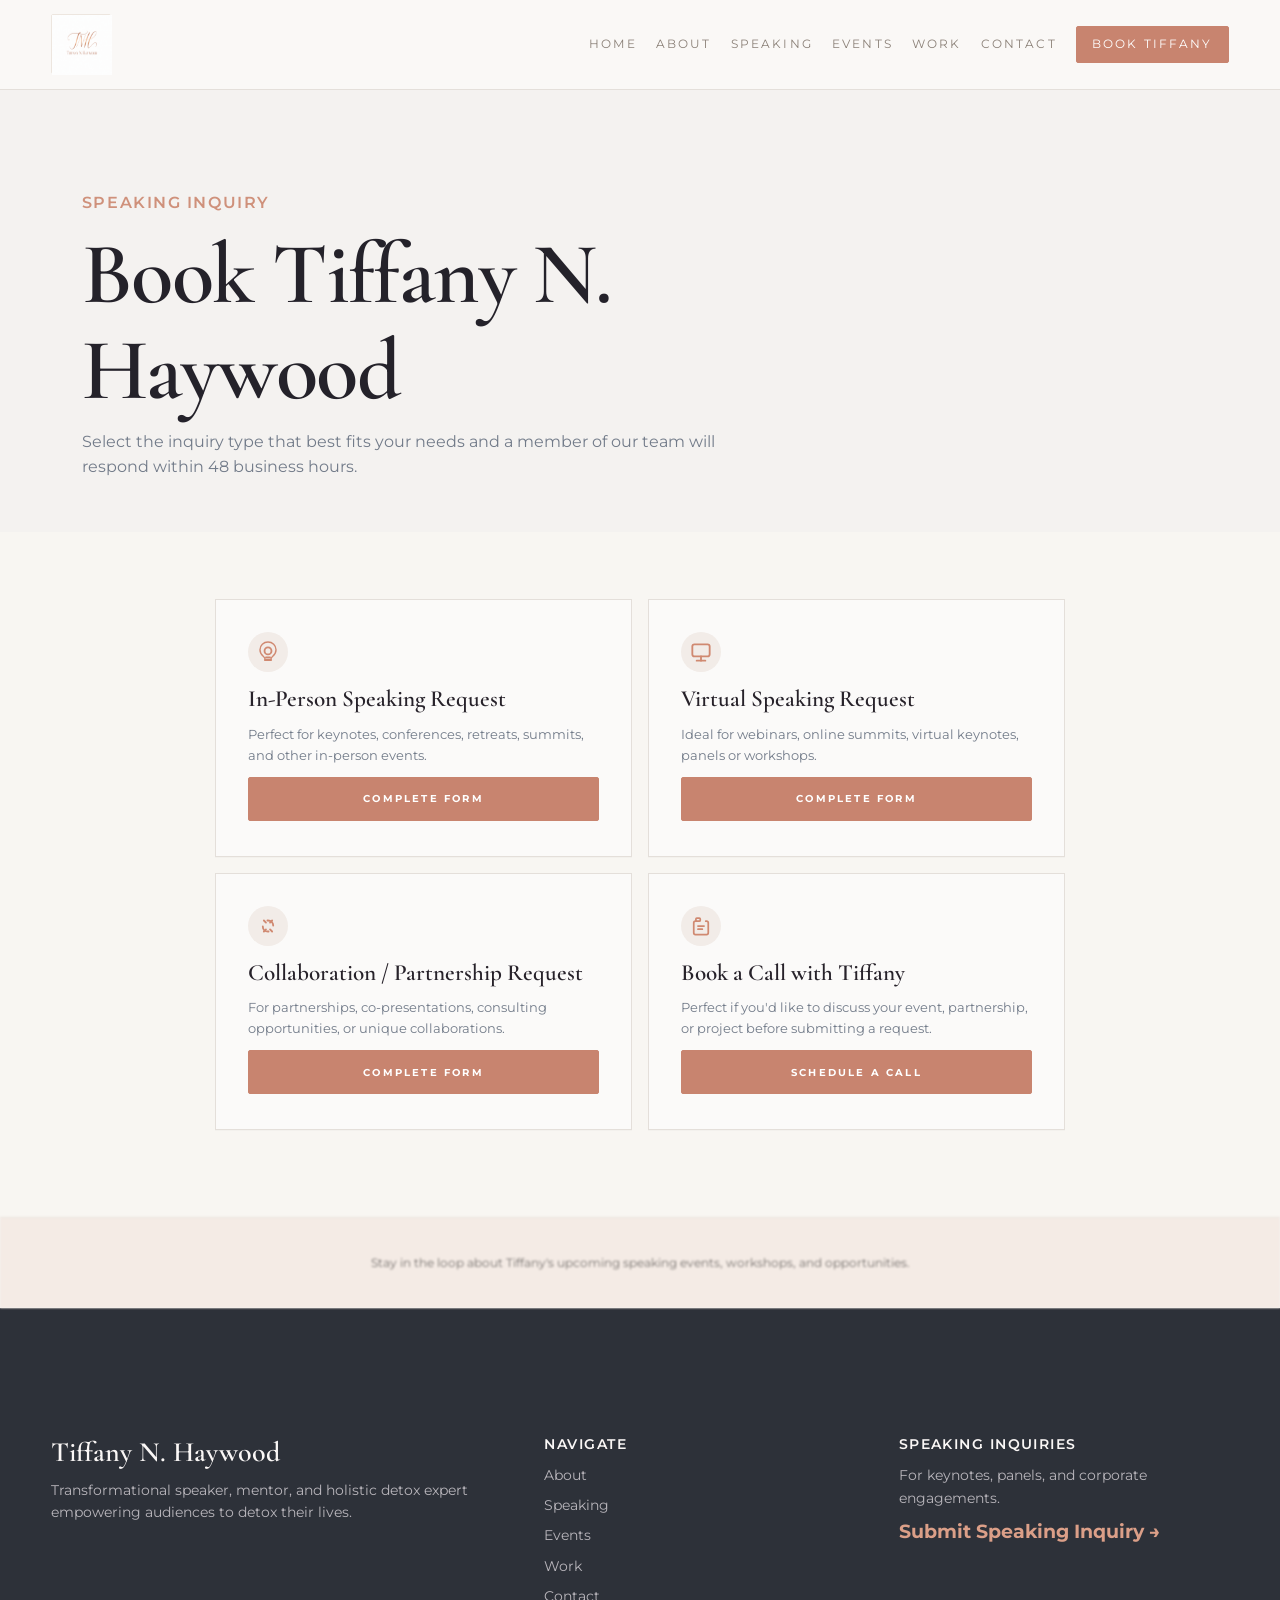
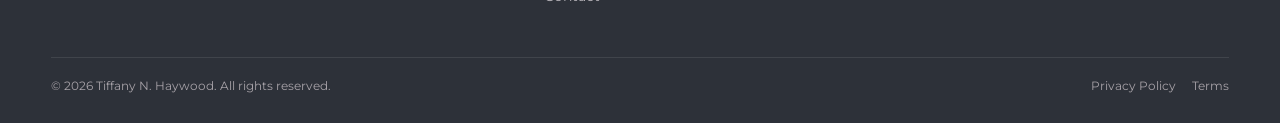
==== book/index.html @ 8c1f8db0 "[FEAT]: Add Booking and Forms" ====
<!DOCTYPE html>
<html lang="en">
<head>
	<meta charset="UTF-8" />
	<meta name="viewport" content="width=device-width, initial-scale=1.0" />
	<title>Book Tiffany N. Haywood</title>
	<link rel="preconnect" href="https://fonts.googleapis.com" />
	<link rel="preconnect" href="https://fonts.gstatic.com" crossorigin />
	<link href="https://fonts.googleapis.com/css2?family=Cormorant+Garamond:ital,wght@0,400;0,500;0,600;0,700;1,500;1,600&family=Montserrat:wght@300;400;500;600;700&display=swap" rel="stylesheet" />

	<!-- Reuse the global/Home visual system for header + footer -->
	<link rel="stylesheet" href="../home/styles.css" />
	<link rel="stylesheet" href="./style.css" />
</head>

<body class="home-page book-page">
	<header class="site-header home-header">
		<div class="container header-inner home-header-inner">
			<a class="brand-mark" href="../home/index.html" aria-label="Tiffany Haywood home">
				<span><img src="../assets/pictures/logo.png" alt="Tiffany N. Haywood" width="60" height="60" /></span>
			</a>
			<nav class="site-nav home-nav" aria-label="Main navigation">
				<a href="../home/index.html">Home</a>
				<a href="../about/index.html">About</a>
				<a href="../speak/index.html">Speaking</a>
				<a href="../events/index.html">Events</a>
				<a href="../work/index.html">Work</a>
				<a href="../contact/index.html">Contact</a>
				<a class="book-btn" href="../book/index.html">Book Tiffany</a>
			</nav>
		</div>
	</header>

	<main class="book-main">
		<section class="book-hero" aria-label="Speaking inquiry hero">
			<div class="container book-hero__inner">
				<p class="book-hero__eyebrow">SPEAKING INQUIRY</p>
				<h1 class="book-hero__title">Book Tiffany N.<br />Haywood</h1>
				<p class="book-hero__subtitle">
					Select the inquiry type that best fits your needs and a member of
					our team will respond within 48 business hours.
				</p>
			</div>
		</section>

		<section class="book-options" aria-label="Inquiry type selection">
			<div class="container book-grid">
				<article class="book-card" data-animate>
					<div class="book-card__icon" aria-hidden="true">
						<svg viewBox="0 0 24 24" width="22" height="22" fill="none" xmlns="http://www.w3.org/2000/svg">
							<path d="M12 14.2c1.75 0 3.2-1.45 3.2-3.2S13.75 7.8 12 7.8 8.8 9.25 8.8 11s1.45 3.2 3.2 3.2Z" stroke="currentColor" stroke-width="1.7"/>
							<path d="M9.1 19.4h5.8" stroke="currentColor" stroke-width="1.7" stroke-linecap="round"/>
							<path d="M10.1 16.9h3.8" stroke="currentColor" stroke-width="1.7" stroke-linecap="round"/>
							<path d="M12 2.8c-4.1 0-7.4 3.18-7.4 7.1 0 2.6 1.3 4.6 3 6.1.9.8 1.6 1.7 1.9 2.9h5c.3-1.2 1-2.1 1.9-2.9 1.7-1.5 3-3.5 3-6.1 0-3.92-3.3-7.1-7.4-7.1Z" stroke="currentColor" stroke-width="1.3" stroke-linejoin="round"/>
						</svg>
					</div>
					<h2 class="book-card__title">In-Person Speaking Request</h2>
					<p class="book-card__copy">Perfect for keynotes, conferences, retreats, summits, and other in-person events.</p>
					<a class="book-card__btn" href="../contact/index.html">Complete Form</a>
				</article>

				<article class="book-card" data-animate>
					<div class="book-card__icon" aria-hidden="true">
						<svg viewBox="0 0 24 24" width="22" height="22" fill="none" xmlns="http://www.w3.org/2000/svg">
							<rect x="4" y="5" width="16" height="11" rx="2" stroke="currentColor" stroke-width="1.7"/>
							<path d="M8 20h8" stroke="currentColor" stroke-width="1.7" stroke-linecap="round"/>
							<path d="M12 16v4" stroke="currentColor" stroke-width="1.7" stroke-linecap="round"/>
						</svg>
					</div>
					<h2 class="book-card__title">Virtual Speaking Request</h2>
					<p class="book-card__copy">Ideal for webinars, online summits, virtual keynotes, panels or workshops.</p>
					<a class="book-card__btn" href="../contact/index.html">Complete Form</a>
				</article>

				<article class="book-card" data-animate>
					<div class="book-card__icon" aria-hidden="true">
						<svg viewBox="0 0 24 24" width="22" height="22" fill="none" xmlns="http://www.w3.org/2000/svg">
							<path d="M7.2 12.4c0 2.6 2.1 4.7 4.8 4.7h.5" stroke="currentColor" stroke-width="1.7" stroke-linecap="round"/>
							<path d="M16.8 11.6c0-2.6-2.1-4.7-4.8-4.7h-.5" stroke="currentColor" stroke-width="1.7" stroke-linecap="round"/>
							<path d="M10.1 8.8 8.2 6.9" stroke="currentColor" stroke-width="1.7" stroke-linecap="round"/>
							<path d="M15.8 17.1l-1.9-1.9" stroke="currentColor" stroke-width="1.7" stroke-linecap="round"/>
							<path d="M15.8 6.9l-1.9 1.9" stroke="currentColor" stroke-width="1.7" stroke-linecap="round"/>
							<path d="M8.2 17.1l1.9-1.9" stroke="currentColor" stroke-width="1.7" stroke-linecap="round"/>
						</svg>
					</div>
					<h2 class="book-card__title">Collaboration / Partnership Request</h2>
					<p class="book-card__copy">For partnerships, co-presentations, consulting opportunities, or unique collaborations.</p>
					<a class="book-card__btn" href="../contact/index.html">Complete Form</a>
				</article>

				<article class="book-card" data-animate>
					<div class="book-card__icon" aria-hidden="true">
						<svg viewBox="0 0 24 24" width="22" height="22" fill="none" xmlns="http://www.w3.org/2000/svg">
							<path d="M8.2 4.7h2.2c.5 0 .9.4.9.9v1c0 .5-.4.9-.9.9H8.2c-.5 0-.9-.4-.9-.9v-1c0-.5.4-.9.9-.9Z" stroke="currentColor" stroke-width="1.6"/>
							<path d="M7.6 7.5h-.7c-.9 0-1.6.7-1.6 1.6v9.2c0 .9.7 1.6 1.6 1.6h10.2c.9 0 1.6-.7 1.6-1.6V9.1c0-.9-.7-1.6-1.6-1.6h-.7" stroke="currentColor" stroke-width="1.6" stroke-linecap="round"/>
							<path d="M9.2 12.1h5.6" stroke="currentColor" stroke-width="1.6" stroke-linecap="round"/>
							<path d="M9.2 14.9h4" stroke="currentColor" stroke-width="1.6" stroke-linecap="round"/>
						</svg>
					</div>
					<h2 class="book-card__title">Book a Call with Tiffany</h2>
					<p class="book-card__copy">Perfect if you'd like to discuss your event, partnership, or project before submitting a request.</p>
					<a class="book-card__btn" href="../contact/index.html" data-variant="outline">Schedule a Call</a>
				</article>
			</div>
		</section>

		<section class="book-note" aria-label="Stay in the loop">
			<div class="container book-note__inner">
				<p>Stay in the loop about Tiffany's upcoming speaking events, workshops, and opportunities.</p>
			</div>
		</section>
	</main>

	<footer class="site-footer home-footer">
		<div class="container footer-top">
			<div>
				<h3>Tiffany N. Haywood</h3>
				<p>Transformational speaker, mentor, and holistic detox expert empowering audiences to detox their lives.</p>
			</div>
			<div>
				<h4>Navigate</h4>
				<a href="../about/index.html">About</a>
				<a href="../speak/index.html">Speaking</a>
				<a href="../events/index.html">Events</a>
				<a href="../work/index.html">Work</a>
				<a href="../contact/index.html">Contact</a>
			</div>
			<div>
				<h4>Speaking Inquiries</h4>
				<p>For keynotes, panels, and corporate engagements.</p>
				<a class="footer-link" id="link-to-speak" href="../book/index.html">Submit Speaking Inquiry &rarr;</a>
			</div>
		</div>
		<div class="container footer-bottom">
			<p>&copy; <span id="year"></span> Tiffany N. Haywood. All rights reserved.</p>
			<div>
				<a href="#">Privacy Policy</a>
				<a href="#">Terms</a>
			</div>
		</div>
	</footer>

	<script src="../assets/js/main.js"></script>
</body>
</html>
---- home/styles.css ----
:root {
  --bg: #f5f7fb;
  --surface: #ffffff;
  --text: #1f2937;
  --muted: #64748b;
  --primary: #0f766e;
  --primary-strong: #115e59;
  --border: #dbe4ee;
}

* {
  box-sizing: border-box;
  margin: 0;
  padding: 0;
}

body {
  margin: 0;
  font-family: "Segoe UI", Tahoma, Geneva, Verdana, sans-serif;
  background: linear-gradient(180deg, #eef6ff 0%, var(--bg) 35%, #f8fafc 100%);
  color: var(--text);
  min-height: 100vh;
}

.container {
  width: min(1000px, 92%);
  margin: 0 auto;
}

.site-header {
  background: #F7F5F2;
  border-bottom: 1px solid var(--border);
  position: sticky;
  top: 0;
  backdrop-filter: blur(4px);
  z-index: 99;
}

.header-inner {
  display: flex;
  align-items: center;
  justify-content: space-between;
  padding: 0.9rem 0;
}

.brand {
  margin: 0;
  font-size: 1.5rem;
  color: var(--primary-strong);
}

.site-nav {
  display: flex;
  gap: 10rem;
}

.site-nav a {
  text-decoration: none;
  color: var(--text);
  padding: 0.45rem 0.8rem;
  border-radius: 0.5rem;
  transition: 0.2s ease;
}

.site-nav a:hover,
.site-nav a.active {
  background: var(--primary);
  color: #fff;
}

.main-content {
  padding: 2.4rem 0 3rem;
}

.hero,
.card {
  background: var(--surface);
  border: 1px solid var(--border);
  border-radius: 1rem;
  padding: 1.3rem;
  box-shadow: 0 8px 24px rgba(15, 23, 42, 0.06);
}

.grid {
  display: grid;
  grid-template-columns: repeat(auto-fit, minmax(220px, 1fr));
  gap: 1rem;
  margin-top: 1rem;
}

h2 {
  margin-top: 0;
}

.muted {
  color: var(--muted);
}

.btn {
  display: inline-block;
  margin-top: 0.8rem;
  background: var(--primary);
  color: #fff;
  border: 0;
  padding: 0.65rem 1rem;
  border-radius: 0.6rem;
  cursor: pointer;
  text-decoration: none;
}

.btn:hover {
  background: var(--primary-strong);
}

.form-row {
  display: grid;
  gap: 0.35rem;
  margin-bottom: 0.9rem;
}

label {
  font-weight: 600;
}

input,
textarea {
  width: 100%;
  border: 1px solid var(--border);
  border-radius: 0.5rem;
  padding: 0.6rem 0.7rem;
  font: inherit;
}

textarea {
  resize: vertical;
  min-height: 120px;
}

.site-footer {
  border-top: 1px solid var(--border);
  background: #fff;
}

.footer-inner {
  padding: 1rem 0;
  color: var(--muted);
  font-size: 0.95rem;
  text-align: center;
}

.landing {
  display: grid;
  place-items: center;
}

.landing-wrap {
  background: var(--surface);
  border: 1px solid var(--border);
  border-radius: 1rem;
  padding: 1.3rem;
  text-align: center;
}

@media (prefers-reduced-motion: no-preference) {
  .reveal-from-bottom {
    opacity: 0;
    transform: translate3d(0, 28px, 0);
    filter: blur(1px);
    transition: opacity 520ms ease, transform 520ms cubic-bezier(0.2, 0.68, 0.2, 1), filter 520ms ease;
    transition-delay: var(--reveal-delay, 0ms);
    will-change: opacity, transform;
  }

  .reveal-from-bottom.in-view {
    opacity: 1;
    transform: translate3d(0, 0, 0);
    filter: blur(0);
  }
}

@media (prefers-reduced-motion: reduce) {
  .reveal-from-bottom,
  .reveal-from-bottom.in-view {
    opacity: 1;
    transform: none;
    filter: none;
    transition: none;
  }
}

@media (max-width: 760px) {
  .header-inner {
    flex-direction: column;
    align-items: flex-start;
    gap: 0.7rem;
  }

  .site-nav {
    flex-wrap: wrap;
  }
}

/* Home page visual system */
.home-page {
  --home-bg: #f4f2f0;
  --home-paper: #f8f7f5;
  --home-panel: #ffffff;
  --home-ink: #201d24;
  --home-muted: #6a6464;
  --home-accent: #d79b85;
  --home-accent-strong: #c8846f;
  --home-deep: #262d3c;
  --home-line: #e8e1db;
  margin: 0;
  background: var(--home-bg);
  color: var(--home-ink);
  font-family: "Montserrat", "Segoe UI", sans-serif;
  line-height: 1.55;
}

.home-page .container {
  width: min(1120px, 92%);
}

.home-page .site-header {
  position: sticky;
  top: 0;
  z-index: 20;
  border-bottom: 1px solid #e4dfda;
  background: rgba(250, 248, 246, 0.96);
  backdrop-filter: blur(8px);
}

.home-header-inner {
  min-height: 78px;
  gap: 1.5rem;
}

.brand-mark {
  width: 60px;
  height: 60px;
  border: 1px solid #ede6df;
  border-radius: 2px;
  display: grid;
  place-items: center;
  color: var(--home-accent-strong);
  text-decoration: none;
  letter-spacing: 0.18em;
  font-size: 0.8rem;
}

.home-nav {
  gap: 1.2rem;
  align-items: center;
}

.home-nav a {
  font-size: 0.74rem;
  text-transform: uppercase;
  letter-spacing: 0.18em;
  color: #8b8178;
  padding: 0;
  border-radius: 0;
  text-decoration: none;
  background: none;
}

.home-nav a:hover,
.home-nav a.active {
  background: none;
  color: #3d3430;
}

.home-nav .book-btn {
  padding: 0.52rem 0.95rem;
  border: 1px solid var(--home-accent-strong);
  color: #fff;
  background: var(--home-accent-strong);
  border-radius: 2px;
  transition: 0.25s ease;
}

.home-nav .book-btn:hover,
.home-nav .book-btn.active {
  color: var(--home-accent-strong);
  background: transparent;
}

.home-hero {
  position: relative;
  min-height: 590px;
  display: grid;
  place-items: center;
  text-align: center;
  color: #f4ece8;
  background-image: linear-gradient(rgba(19, 19, 26, 0.6), rgba(19, 19, 26, 0.58)), url("/assets/pictures/hero.png");
  background-size: cover;
  background-position: center;
  overflow: hidden;
}

.hero-overlay {
  position: absolute;
  inset: 0;
  background: radial-gradient(circle at 50% 38%, rgba(255, 226, 210, 0.2), transparent 55%);
}

.hero-content {
  position: relative;
  z-index: 1;
  max-width: 760px;
}

.hero-kicker {
  margin: 0;
  color: #d6b5a3 !important;
  text-transform: uppercase;
  letter-spacing: 0.19em;
  font-size: 0.72rem;
  font-weight: 600;
}

.home-page h1,
.home-page h2,
.home-page h3,
.home-page h4 {
  font-family: "Cormorant Garamond", Georgia, serif;
  line-height: 1.1;
  margin: 0;
  font-weight: 600;
}

.hero-content h1 {
  margin-top: 1.05rem;
  font-size: clamp(3.5rem, 7vw, 6.05rem);
  letter-spacing: -0.01em;
  line-height: 0.95;
  color: #ebe3db;
  font-weight: 600;
}

.hero-copy {
  margin: 1.45rem auto 0;
  max-width: 760px;
  color: #ebe3db !important;
  font-size: clamp(1.12rem, 1.35vw, 2rem) !important;
  line-height: 1.35;
  font-weight: 400;
}

.hero-script,
.script-line {
  margin: 1rem 0 0;
  color: #d6b5a3 !important;
  font-family: "Cormorant Garamond", Georgia, serif;
  font-size: clamp(3.5rem, 4.1vw, 3.8rem);
  font-weight: 500;
  line-height: 1;
  font-style: italic;
}

.hero-sub {
  margin: 0.36rem 0 0;
  color: #d6b5a3 !important;
  font-size: clamp(1rem, 1.22vw, 1.55rem);
  font-weight: 400;
}

.hero-cta {
  display: inline-block;
  margin-top: 1.5rem;
  padding: 1.25rem 2rem;
  background: var(--home-accent-strong);
  border: 1px solid var(--home-accent-strong);
  color: #fff;
  text-transform: uppercase;
  letter-spacing: 0.16em;
  font-size: 0.84rem;
  font-weight: 700;
  text-decoration: none;
  transition: 0.25s ease;
}

.hero-cta:hover {
  background: transparent;
  color: #fff;
}

.impact-strip {
  background: var(--home-deep);
  color: #fff;
  padding: 2.5rem 0;
}

.impact-grid {
  display: grid;
  grid-template-columns: repeat(3, max-content);
  justify-content: center;
  column-gap: 6rem;
  text-align: center;
}

.impact-grid strong {
  display: block;
  font-family: "Cormorant Garamond", Georgia, serif;
  color: #d9a088;
  font-size: 2.5rem;
  line-height: 1;
}

.impact-grid span {
  font-size: 0.62rem;
  text-transform: uppercase;
  letter-spacing: 0.2em;
  color: #d2d6df;
}

.section {
  padding: 5.2rem 0;
}

.pale {
  background: #f2efec;
}

.home-page h2 {
  font-size: clamp(2.2rem, 3.3vw, 3.35rem);
  margin-bottom: 0.7rem;
  color: #27222a;
  line-height: 1.08;
}

.home-page p {
  margin: 0.72rem 0;
  color: #727b89;
  font-size: 0.97rem;
  line-height: 1.58;
}

.intro-block {
  background: #f8f6f3;
}

.intro-grid {
  display: grid;
  grid-template-columns: 1.1fr 0.9fr;
  gap: 3.3rem;
  align-items: start;
}

.intro-grid h2 {
  position: relative;
  max-width: 580px;
  margin-bottom: 1.85rem;
  padding-bottom: 1.35rem;
  font-size: clamp(2.5rem, 4vw, 4rem);
  line-height: 0.98;
  letter-spacing: -0.012em;
  color: #242732;
}

.intro-grid h2::after {
  content: "";
  position: absolute;
  left: 0;
  bottom: 0;
  width: 64px;
  height: 2px;
  background: #d78f79;
}

.intro-grid p {
  max-width: 610px;
  font-size: 1.03rem;
  line-height: 1.42;
  color: #6f7787;
}

.intro-grid > div > p:first-of-type {
  margin-top: 0;
  font-size: 1.09rem;
  line-height: 1.44;
  color: #768091;
  max-width: 600px;
}

.text-btn {
  margin-top: 1.35rem;
  display: inline-block;
  border: 1px solid #cbc3bb;
  color: #584f4c;
  text-transform: uppercase;
  letter-spacing: 0.18em;
  padding: 0.82rem 1.85rem;
  font-size: 0.82rem;
  font-weight: 600;
  text-decoration: none;
}

.text-btn:hover {
  border-color: var(--home-accent-strong);
  color: var(--home-accent-strong);
}

.mini-metrics {
  background: #2a3040;
  color: #edf0f6;
  display: grid;
  grid-template-columns: repeat(3, minmax(0, 1fr));
  text-align: center;
  min-height: 74px;
  margin-top: 5.2rem;
  border-radius: 4px;
}

.mini-metrics div {
  padding: 0.95rem 0.45rem 0.75rem;
  border-right: 1px solid rgba(255, 255, 255, 0.08);
}

.mini-metrics div:last-child {
  border-right: 0;
}

.mini-metrics strong {
  display: block;
  color: #d89e87;
  font-size: 1.28rem;
  font-family: "Cormorant Garamond", Georgia, serif;
  line-height: 1;
}

.mini-metrics span {
  margin-top: 0.22rem;
  display: block;
  font-size: 0.49rem;
  text-transform: uppercase;
  letter-spacing: 0.22em;
  color: #d5d8df;
}

.text-column {
  max-width: 805px;
}

#work {
  background: #f2efec;
  padding: 5.1rem 0 5rem;
}

#work .text-column {
  max-width: 1020px;
}

#work .section-label {
  margin: 0 0 0.85rem;
  color: #d39b84;
  letter-spacing: 0.28em;
  font-size: 1rem;
  font-weight: 600;
}

#work h2 {
  font-size: clamp(2.5rem, 4vw, 4.5rem);
  line-height: 0.98;
  letter-spacing: -0.012em;
  margin: 0 0 1.55rem;
  color: #232734;
}

#work p:not(.section-label):not(.script-line) {
  max-width: 980px;
  margin: 0 0 1.35rem;
  color: #727d8b;
  font-size: 1.16rem;
  line-height: 1.45;
  letter-spacing: 0.002em;
}

#work .script-line {
  margin: 0.2rem 0 1.5rem;
  color: #d29b85;
  font-size: clamp(2rem, 2.5vw, 2.5rem);
  line-height: 1.03;
  font-weight: 500;
  font-style: italic;
}

.section-label {
  margin: 0 0 0.62rem;
  color: #cf9580 !important;
  text-transform: uppercase;
  letter-spacing: 0.1em;
  font-size: 0.57rem;
  font-weight: 500;
}

.script-line {
  font-size: 2.35rem;
  color: #cf9580;
}

.narrow {
  max-width: 780px;
}

.text-center {
  text-align: center;
}

.card-grid {
  margin-top: 2.1rem;
  display: grid;
  gap: 1.25rem;
}

.three-up {
  grid-template-columns: repeat(3, minmax(0, 1fr));
}

.method-section {
  background: #f7f5f3;
  padding: 5.3rem 0 5.6rem;
}

.method-section .narrow {
  max-width: 920px;
}

.method-section .section-label {
  margin-bottom: 0.7rem;
  color: #d29a84 !important;
  font-size: 0.62rem;
  letter-spacing: 0.32em;
}

.method-section h2 {
  font-size: clamp(3rem, 4.2vw, 5rem);
  line-height: 1;
  letter-spacing: -0.01em;
  margin-bottom: 1rem;
}

.method-section .narrow p {
  max-width: 860px;
  margin-left: auto;
  margin-right: auto;
  color: #727d8b;
  font-size: 1.05rem;
  line-height: 1.45;
}

.method-section .card-grid {
  margin-top: 2.5rem;
  gap: 1.5rem;
}

.method-section .feature-card {
  min-height: 290px;
  border: 1px solid #e0d9d3;
  background: #fbf9f8;
  padding: 2rem 1.55rem 1.6rem;
  display: flex;
  align-items: center;
  text-align: center;
  flex-direction: column;
}

.method-section .feature-icon {
  width: 56px;
  height: 56px;
  border-radius: 50%;
  background: #f1ece8;
  display: grid;
  place-items: center;
  color: #d08971;
  margin-bottom: 1.05rem;
}

.method-section .feature-icon svg {
  width: 32px;
  height: 32px;
}

.method-section .feature-card h3 {
  font-size: 2rem;
  margin-bottom: 1rem;
  color: #222836;
  line-height: 1;
}

.method-section .feature-card p {
  font-size: 0.88rem;
  line-height: 1.45;
  color: #72808f;
  max-width: 300px;
}

.feature-card,
.plain-card {
  border: 1px solid var(--home-line);
  background: #fcfbfa;
  padding: 1.8rem 1.6rem;
}

.feature-card h3,
.plain-card h3,
.process-grid h3 {
  font-size: 1.7rem;
  margin-bottom: 0.35rem;
  line-height: 1.06;
}

.feature-card p,
.plain-card p,
.process-grid p {
  font-size: 0.88rem;
  color: #747d8c;
  line-height: 1.52;
  margin: 0;
}

.process-wrap {
  max-width: 980px;
}

#events {
  background: #efece7;
  padding: 4.95rem 0 5.15rem;
}

#events .process-wrap {
  max-width: 1030px;
}

#events .section-label {
  margin: 0 0 0.85rem;
  color: #d39a84;
  font-size: 1rem;
  letter-spacing: 0.28em;
  font-weight: 600;
}

#events h2 {
  margin: 0 0 1rem;
  font-size: clamp(2.4rem, 3.7vw, 4.5rem);
  line-height: 0.99;
  letter-spacing: -0.01em;
  color: #242835;
}

#events .process-wrap > p:not(.section-label) {
  max-width: 940px;
  margin: 0;
  font-size: 1.08rem;
  line-height: 1.4;
  color: #778191;
}

.process-grid {
  margin-top: 1.85rem;
  display: grid;
  grid-template-columns: repeat(2, minmax(0, 1fr));
  gap: 1.45rem;
}

#events .process-grid {
  margin-top: 2.35rem;
  gap: 1.8rem 2.9rem;
}

.process-grid article {
  border-left: 2px solid #d6a08b;
  padding: 0.2rem 0 0.2rem 1rem;
}

#events .process-grid article {
  border-left: 2px solid #d39a84;
  padding: 0.1rem 0 0.15rem 1.35rem;
}

#events .process-grid h3 {
  margin-bottom: 0.52rem;
  font-size: 1.35rem;
  line-height: 1;
  font-weight: 500;
  color: #252a37;
}

#events .process-grid p {
  margin: 0;
  font-size: 0.95rem;
  line-height: 1.42;
  color: #748191;
  max-width: 470px;
}

.two-rows {
  grid-template-columns: repeat(3, minmax(0, 1fr));
}

#experience-section {
  background: var(--home-bg);
  padding: 5.1rem 0 5.25rem;
}

#experience-section .narrow {
  max-width: 980px;
}

#experience-section .section-label {
  margin-bottom: 1rem;
  color: #d29983 !important;
  font-size: 1rem;
  letter-spacing: 0.1em;
  font-weight: 600;
}

#experience-section h2 {
  margin-bottom: 0.95rem;
  font-size: clamp(2.5rem, 3.8vw, 4.5rem);
  line-height: 1;
  color: #242935;
  letter-spacing: -0.01em;
}

#experience-section .narrow p:not(.section-label) {
  color: #758090;
  font-size: 1rem;
  line-height: 1.42;
}

#experience {
  margin-top: 2.15rem;
  gap: 1.35rem;
}

#experience .plain-card {
  border: 1px solid #ddd6cf;
  background: #FBFAF9;
  padding: 1.25rem 1.5rem;
  min-height: 170px;
}

#experience .plain-card h3 {
  margin: 0 0 0.52rem;
  font-size: 1.25rem;
  line-height: 1.04;
  font-weight: 500;
  color: #222936;
}

#experience .plain-card p {
  margin: 0;
  font-size: 0.85rem;
  line-height: 1.45;
  color: #74808f;
}

.testimonials blockquote {
  background-color: #efece7;
  margin: 4rem auto 0;
  max-width: 760px;
  font-family: "Cormorant Garamond", Georgia, serif;
  font-size: clamp(1.25rem, 2.8vw, 2.25rem);
  font-style: italic;
  color: #5b535c;
  line-height: 1.2;
}

.quote-name {
  margin-top: 3rem !important;
  text-transform: uppercase;
  letter-spacing: 0.1em;
  font-size: 0.65rem;
  font-weight: 600;
  color: #cf917b !important;
}

.quote-role {
  margin-top: 0.2rem;
  font-size: 0.75rem;
  color: #786f6f;
}

.cta-band {
  background: #2D3139;
  color: #f1eef0;
  padding: 4.8rem 0 4.95rem;
  padding-top: 7rem;
}

.cta-band h2 {
  color: #dddada;
}

.cta-band p {
  color: #dddada;
  margin-top: 2rem;
  font-size: 1.05rem;
}

.home-footer {
  border-top: 1px solid rgba(255, 255, 255, 0.08);
  background: #2D3139;
  color: #d4d0d3;
}

.footer-top {
  padding: 8rem 0 2.6rem;
  display: grid;
  grid-template-columns: 1.3fr 0.9fr 0.95fr;
  gap: 2.6rem;
  border-bottom: 1px solid rgba(255, 255, 255, 0.09);
}

.footer-top h3,
.footer-top h4 {
  color: #faf7f6;
  margin-bottom: 0.7rem;
  font-size: 1.75rem;
}

.footer-top h4 {
  text-transform: uppercase;
  letter-spacing: 0.1em;
  font-size: 0.9rem;
  font-family: "Montserrat", "Segoe UI", sans-serif;
}

.footer-top p,
.footer-top a {
  margin: 0.35rem 0;
  display: block;
  color: #b8b5bb;
  text-decoration: none;
  font-size: 0.9rem;
  margin-bottom: 0.5rem;
}

.footer-top a:hover,
.footer-link {
  color: #db9f88 !important;
}

#link-to-speak{
  color: #db9f88 !important;
  font-size: larger !important;
  font-weight: bold;
}

.footer-bottom {
  padding: 1.2rem 0 1.65rem;
  display: flex;
  align-items: center;
  justify-content: space-between;
  gap: 1rem;
}

.footer-bottom p,
.footer-bottom a {
  margin: 0;
  color: #a7a2a8;
  font-size: 0.75rem;
  text-decoration: none;
}

.footer-bottom div {
  display: flex;
  gap: 1rem;
}

@media (max-width: 980px) {
  .home-header-inner {
    min-height: auto;
    padding: 0.7rem 0;
  }

  .home-nav {
    gap: 1rem;
  }

  .intro-grid,
  .three-up,
  .two-rows,
  .footer-top {
    grid-template-columns: 1fr 1fr;
  }

  .method-section .feature-card {
    min-height: 260px;
  }

  #experience .plain-card {
    min-height: 0;
  }

  .mini-metrics {
    grid-template-columns: 1fr;
    min-height: auto;
    margin-top: 0.5rem;
  }

  .mini-metrics div {
    border-right: 0;
    border-bottom: 1px solid rgba(255, 255, 255, 0.08);
  }

  .mini-metrics div:last-child {
    border-bottom: 0;
  }
}

@media (max-width: 760px) {
  .home-page .site-header {
    position: static;
  }

  .home-header-inner {
    align-items: center;
  }

  .home-nav {
    justify-content: center;
    flex-wrap: wrap;
    width: 100%;
  }

  .hero-content h1 {
    font-size: clamp(2.5rem, 11vw, 3.95rem);
    line-height: 1;
  }

  .impact-grid,
  .intro-grid,
  .three-up,
  .two-rows,
  .process-grid,
  .footer-top,
  .footer-bottom {
    grid-template-columns: 1fr;
    display: grid;
  }

  .footer-bottom {
    text-align: center;
  }

  .footer-bottom div {
    justify-content: center;
  }

  .section {
    padding: 4rem 0;
  }

  .method-section .feature-card {
    min-height: 0;
  }

  .intro-grid p {
    font-size: 1.06rem;
  }
}
---- book/style.css ----
:root {
	--book-bg: #f4f2f0;
	--book-paper: #f8f6f3;
	--book-card: #fbfaf9;
	--book-line: #e4dfda;
	--book-ink: #24222a;
	--book-muted: #788190;
	--book-accent: #cf917b;
	--book-accent-strong: #c8846f;
	--book-deep: #2d3139;
}

/* Page scaffolding */
.book-page {
	background: var(--book-bg);
}

.book-main {
	min-height: calc(100vh - 78px);
}

/* Hero */
.book-hero {
	background: var(--book-bg);
	padding: 5.6rem 0 2.6rem;
}

.book-hero__inner {
	max-width: 1280px;
}

.book-hero__eyebrow {
	margin: 0 0 1.3rem;
	color: var(--book-accent) !important;
	letter-spacing: 0.1em;
	text-transform: uppercase;
	font-size: 0.62rem;
	font-weight: 600;
}

.book-hero__title {
	margin: 0;
	font-size: clamp(4.4rem, 6.8vw, 6.6rem);
	color: var(--book-ink);
	line-height: 0.92;
	letter-spacing: -0.018em;
}

.book-hero__subtitle {
	margin: 1.8rem 0 0;
	color: #8b93a2;
	max-width: 640px;
	font-size: 1.05rem;
	line-height: 1.6;
}

/* More accurate left offset (inspiration has wider left gutter than other pages) */
.book-page .container {
	width: min(1240px, 92%);
}

.book-hero__inner {
	padding-left: clamp(0px, 2.4vw, 34px);
}

/* Cards grid */
.book-options {
	background: #F8F6F2;
	padding: 4.2rem 0 5.4rem;
}

.book-grid {
	width: min(850px, 75%) !important;
	margin: auto auto;
	display: grid;
	grid-template-columns: repeat(2, minmax(0, 1fr));
	gap: 1rem 1rem !important;
    place-items: center;

}

.book-card {
	background:#FBFAF9;
	border: 1px solid #e4dfda;
	box-shadow: 0 1px 0 rgba(0, 0, 0, 0.02);
	padding: 2rem 2rem 2.2rem;
	text-align: left;
    width: 100%;
}

.book-card__icon {
	width: 40px;
	height: 40px;
	margin: 0 0 0.95rem;
	border-radius: 999px;
	display: grid;
	place-items: center;
	background: #f2ece8;
	color: #d08971;
}

.book-card__icon svg {
	width: 26px;
	height: 26px;
}

.book-card__title {
	margin: 0.15rem 0 0.8rem;
	font-family: "Cormorant Garamond", Georgia, serif;
	font-size: 1.45rem !important;
	line-height: 1.12;
	font-weight: 500;
	color: #232734;
}

.book-card__copy {
	margin: 0 0 1.55rem;
	max-width: 360px;
	color: #7e8796;
	font-size: 0.82rem !important;
	line-height: 1.5;
}

.book-card__btn {
	display: inline-block;
	width: 100%;
	min-width: 0;
	padding: 0.82rem 0.5rem;
	border-radius: 2px;
	border: 1px solid var(--book-accent-strong);
	background: var(--book-accent-strong);
	color: #fff;
	text-decoration: none;
	text-transform: uppercase;
	letter-spacing: 0.22em;
	font-size: 0.62rem;
	font-weight: 700;
	transition: 0.25s ease;
	text-align: center;
}

.book-card__btn:hover {
	background: transparent;
	color: var(--book-accent-strong);
}

.book-card__btn[data-variant="outline"] {
	background: var(--book-accent-strong);
}

/* Note strip (above footer) */
.book-note {
	background: #F4EBE5;
	border-top: 1px solid rgba(0, 0, 0, 0.03);
	padding: 2.2rem 0;
}

.book-note__inner {
	text-align: center;
}

.book-note__inner p {
	margin: 0;
	color: #77726f;
	font-size: 0.78rem;
}

@media (max-width: 980px) {
	.book-hero {
		padding-top: 5rem;
	}

	.book-grid {
		grid-template-columns: 1fr;
		gap: 1.6rem;
	}

	.book-card {
		padding: 2rem 1.6rem 1.8rem;
	}
}

@media (max-width: 760px) {
	.book-hero {
		padding: 4.2rem 0 1.8rem;
	}

	.book-card__btn {
		width: 100%;
		min-width: 0;
	}
}
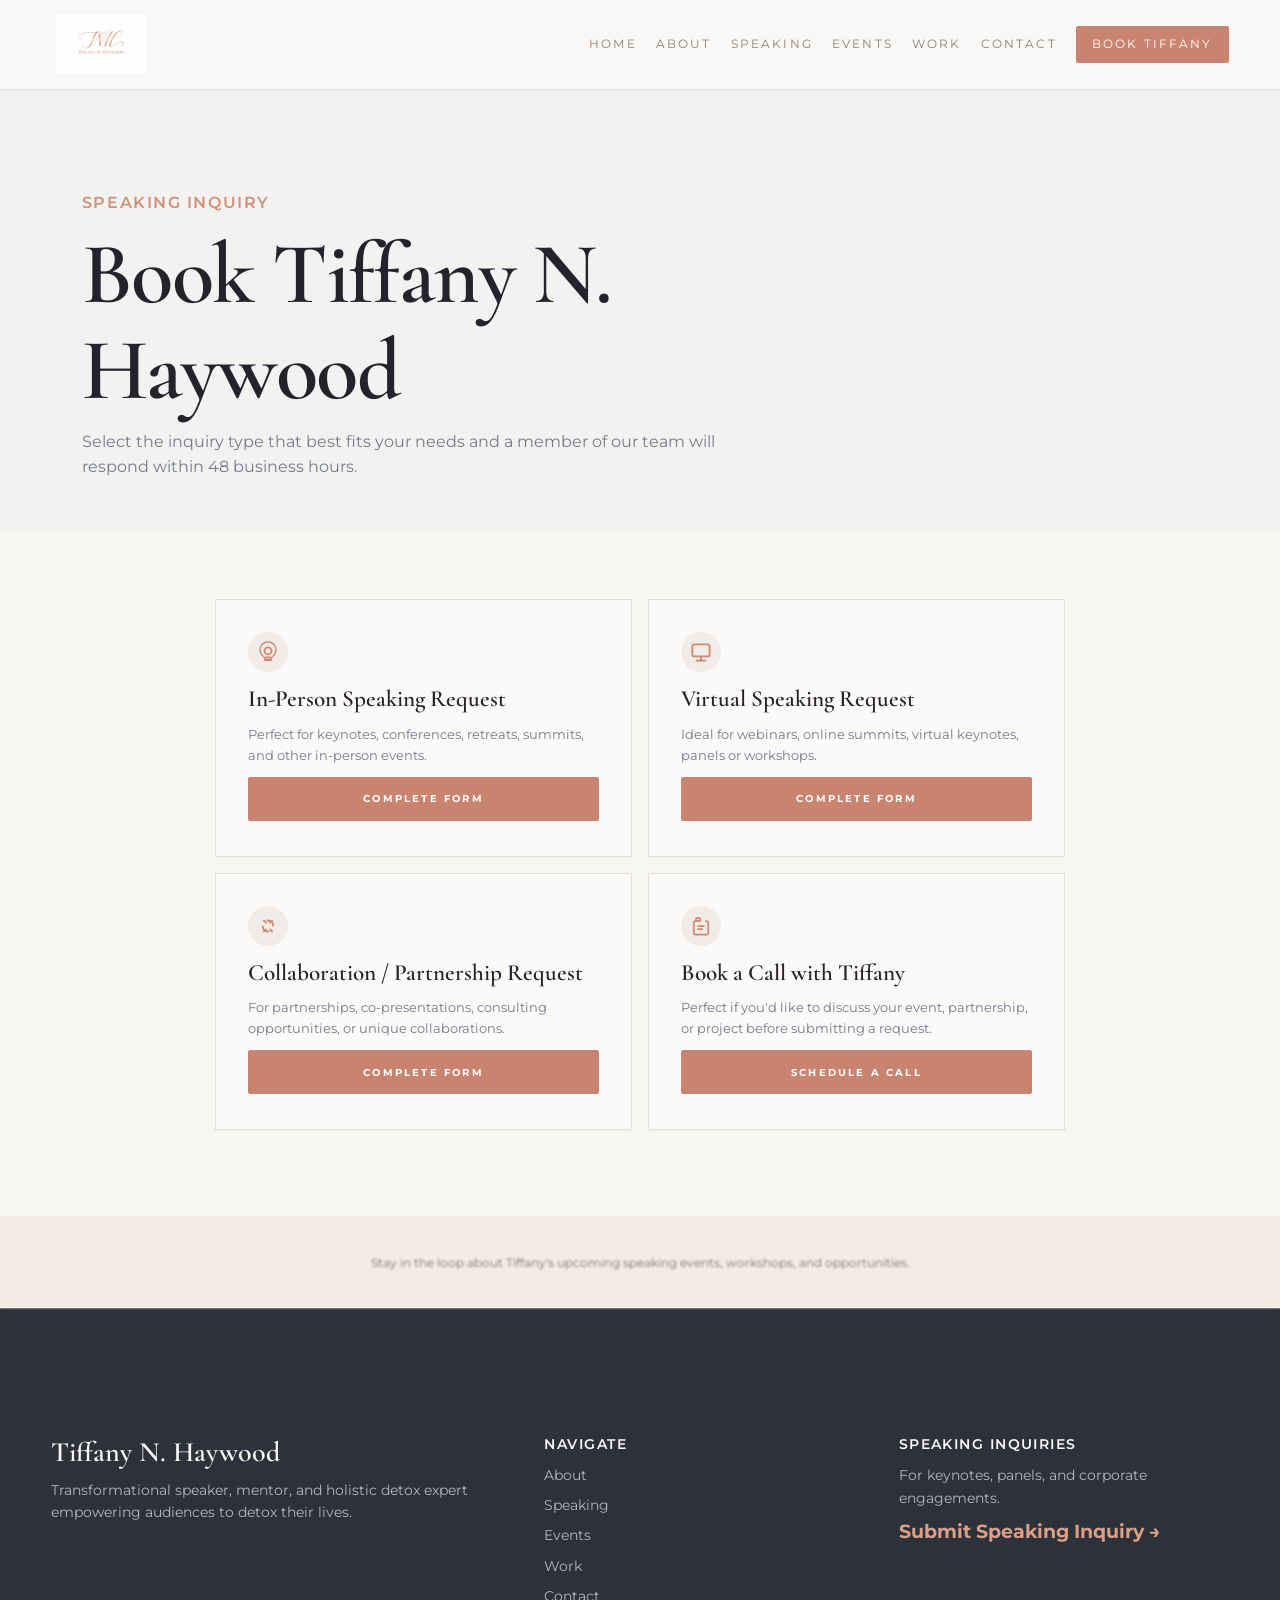
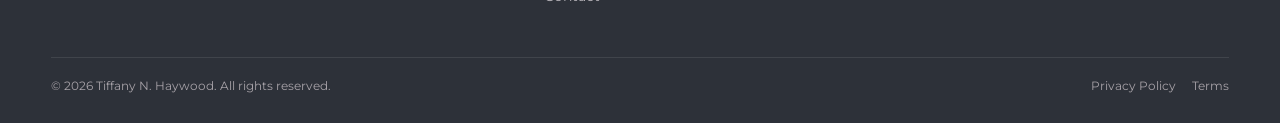
==== commit 093d6bd7: "[FIX]: Header Inconsistency issues, and Make Design Improvement in Events Page" ====
--- a/book/index.html
+++ b/book/index.html
@@ -19,6 +19,10 @@
 			<a class="brand-mark" href="../home/index.html" aria-label="Tiffany Haywood home">
 				<span><img src="../assets/pictures/logo.png" alt="Tiffany N. Haywood" width="60" height="60" /></span>
 			</a>
+			<button id="nav-toggle" class="nav-toggle" aria-label="Open menu" aria-expanded="false">
+				<span class="hamburger" aria-hidden="true"></span>
+				<span class="hamburger-close" aria-hidden="true">✕</span>
+			</button>
 			<nav class="site-nav home-nav" aria-label="Main navigation">
 				<a href="../home/index.html">Home</a>
 				<a href="../about/index.html">About</a>
@@ -30,6 +34,19 @@
 			</nav>
 		</div>
 	</header>
+
+	<div id="drawer-overlay" class="drawer-overlay" hidden></div>
+	<aside id="mobile-drawer" class="mobile-drawer" aria-hidden="true">
+		<nav class="mobile-nav" aria-label="Mobile navigation">
+			<a href="../home/index.html">Home</a>
+			<a href="../about/index.html">About</a>
+			<a href="../speak/index.html">Speaking</a>
+			<a href="../events/index.html">Events</a>
+			<a href="../work/index.html">Work</a>
+			<a href="../contact/index.html">Contact</a>
+			<a class="book-btn" href="../book/index.html">Book Tiffany</a>
+		</nav>
+	</aside>
 
 	<main class="book-main">
 		<section class="book-hero" aria-label="Speaking inquiry hero">
@@ -85,7 +102,7 @@
 					</div>
 					<h2 class="book-card__title">Collaboration / Partnership Request</h2>
 					<p class="book-card__copy">For partnerships, co-presentations, consulting opportunities, or unique collaborations.</p>
-					<a class="book-card__btn" href="../contact/index.html">Complete Form</a>
+					<a class="book-card__btn" href="../forms/collaboration.html">Complete Form</a>
 				</article>
 
 				<article class="book-card" data-animate>
--- a/home/styles.css
+++ b/home/styles.css
@@ -219,7 +219,8 @@
 }
 
 .home-page .container {
-  width: min(1120px, 92%);
+  /* Match the Book page's tighter header gutters site-wide */
+  width: min(1240px, 92%);
 }
 
 .home-page .site-header {
@@ -236,10 +237,143 @@
   gap: 1.5rem;
 }
 
+/* Mobile nav toggle (hamburger) */
+.nav-toggle {
+  display: none;
+  background: transparent;
+  border: 0;
+  width: 44px;
+  height: 44px;
+  align-items: center;
+  justify-content: center;
+  cursor: pointer;
+  position: relative;
+}
+
+.nav-toggle .hamburger {
+  display: block;
+  width: 22px;
+  height: 2px;
+  background: #4a413e;
+  position: relative;
+}
+
+.nav-toggle .hamburger-close {
+  position: absolute;
+  inset: 0;
+  display: grid;
+  place-items: center;
+  font-size: 1.25rem;
+  line-height: 1;
+  color: #4a413e;
+  opacity: 0;
+  pointer-events: none;
+}
+
+/* swap icons in-place */
+.nav-toggle[aria-expanded="true"] .hamburger {
+  opacity: 0;
+}
+
+.nav-toggle[aria-expanded="true"] .hamburger-close {
+  opacity: 1;
+}
+
+.nav-toggle .hamburger::before,
+.nav-toggle .hamburger::after {
+  content: "";
+  position: absolute;
+  left: 0;
+  width: 22px;
+  height: 2px;
+  background: inherit;
+}
+
+.nav-toggle .hamburger::before { top: -7px; }
+.nav-toggle .hamburger::after { top: 7px; }
+
+/* Drawer / overlay */
+.drawer-overlay {
+  position: fixed;
+  left: 0;
+  right: 0;
+  bottom: 0;
+  /* sit below the sticky header */
+  top: 78px;
+  background: rgba(0,0,0,0.35);
+  z-index: 15;
+}
+
+.mobile-drawer {
+  position: fixed;
+  /* sit below the sticky header */
+  top: 78px;
+  right: 0;
+  height: 100vh;
+  width: 292px;
+  max-width: 80vw;
+  background: #f8f6f3;
+  box-shadow: 2px 0 24px rgba(0,0,0,0.08);
+  transform: translateX(110%);
+  transition: transform 260ms cubic-bezier(.2,.9,.2,1);
+  z-index: 16;
+  padding: 1.1rem;
+  display: flex;
+  flex-direction: column;
+  gap: 1rem;
+  overflow: auto;
+}
+
+.mobile-drawer[aria-hidden="false"] {
+  transform: translateX(0);
+}
+
+.mobile-nav {
+  display: flex;
+  flex-direction: column;
+  gap: 1rem;
+  margin-top: 0.8rem;
+}
+
+.mobile-nav a {
+  text-decoration: none;
+  color: #6f7476;
+  font-weight: 600;
+  text-transform: uppercase;
+  letter-spacing: 0.12em;
+  padding: 0.55rem 0.25rem;
+}
+
+.mobile-nav a.active,
+.mobile-nav a:hover {
+  color: #3d3430;
+}
+
+.mobile-nav .book-btn {
+  margin-top: 0.6rem;
+  padding: 0.8rem 1rem;
+  border: 1px solid var(--home-accent-strong);
+  color: #fff;
+  background: var(--home-accent-strong);
+  border-radius: 2px;
+  text-align: center;
+}
+
+.mobile-nav .book-btn:hover,
+.mobile-nav .book-btn.active {
+  color: var(--home-accent-strong);
+  background: transparent;
+}
+
+/* When drawer is open, prevent body scroll */
+body.drawer-open {
+  overflow: hidden;
+}
+
 .brand-mark {
   width: 60px;
   height: 60px;
-  border: 1px solid #ede6df;
+  border: 0;
   border-radius: 2px;
   display: grid;
   place-items: center;
@@ -247,6 +381,14 @@
   text-decoration: none;
   letter-spacing: 0.18em;
   font-size: 0.8rem;
+}
+
+/* Ensure logo image is consistent across pages (some HTML uses 100x60, some 60x60) */
+.brand-mark img {
+  display: block;
+  width: 100px;
+  height: 60px;
+  object-fit: contain;
 }
 
 .home-nav {
@@ -976,6 +1118,21 @@
     padding: 0.7rem 0;
   }
 
+  .nav-toggle { display: inline-flex; }
+
+  /* hide desktop nav on smaller viewports so drawer is used */
+  .home-nav { display: none; }
+
+  /* header can be shorter on tablet/mobile; keep drawer below it */
+  .drawer-overlay { top: 72px; }
+  .mobile-drawer { top: 72px; height: calc(100vh - 72px); }
+
+
+@media (max-width: 760px) {
+  /* header is not sticky on small screens in this design */
+  .drawer-overlay { top: 0; }
+  .mobile-drawer { top: 0; height: 100vh; }
+}
   .home-nav {
     gap: 1rem;
   }
--- a/book/style.css
+++ b/book/style.css
@@ -52,11 +52,6 @@
 	max-width: 640px;
 	font-size: 1.05rem;
 	line-height: 1.6;
-}
-
-/* More accurate left offset (inspiration has wider left gutter than other pages) */
-.book-page .container {
-	width: min(1240px, 92%);
 }
 
 .book-hero__inner {
